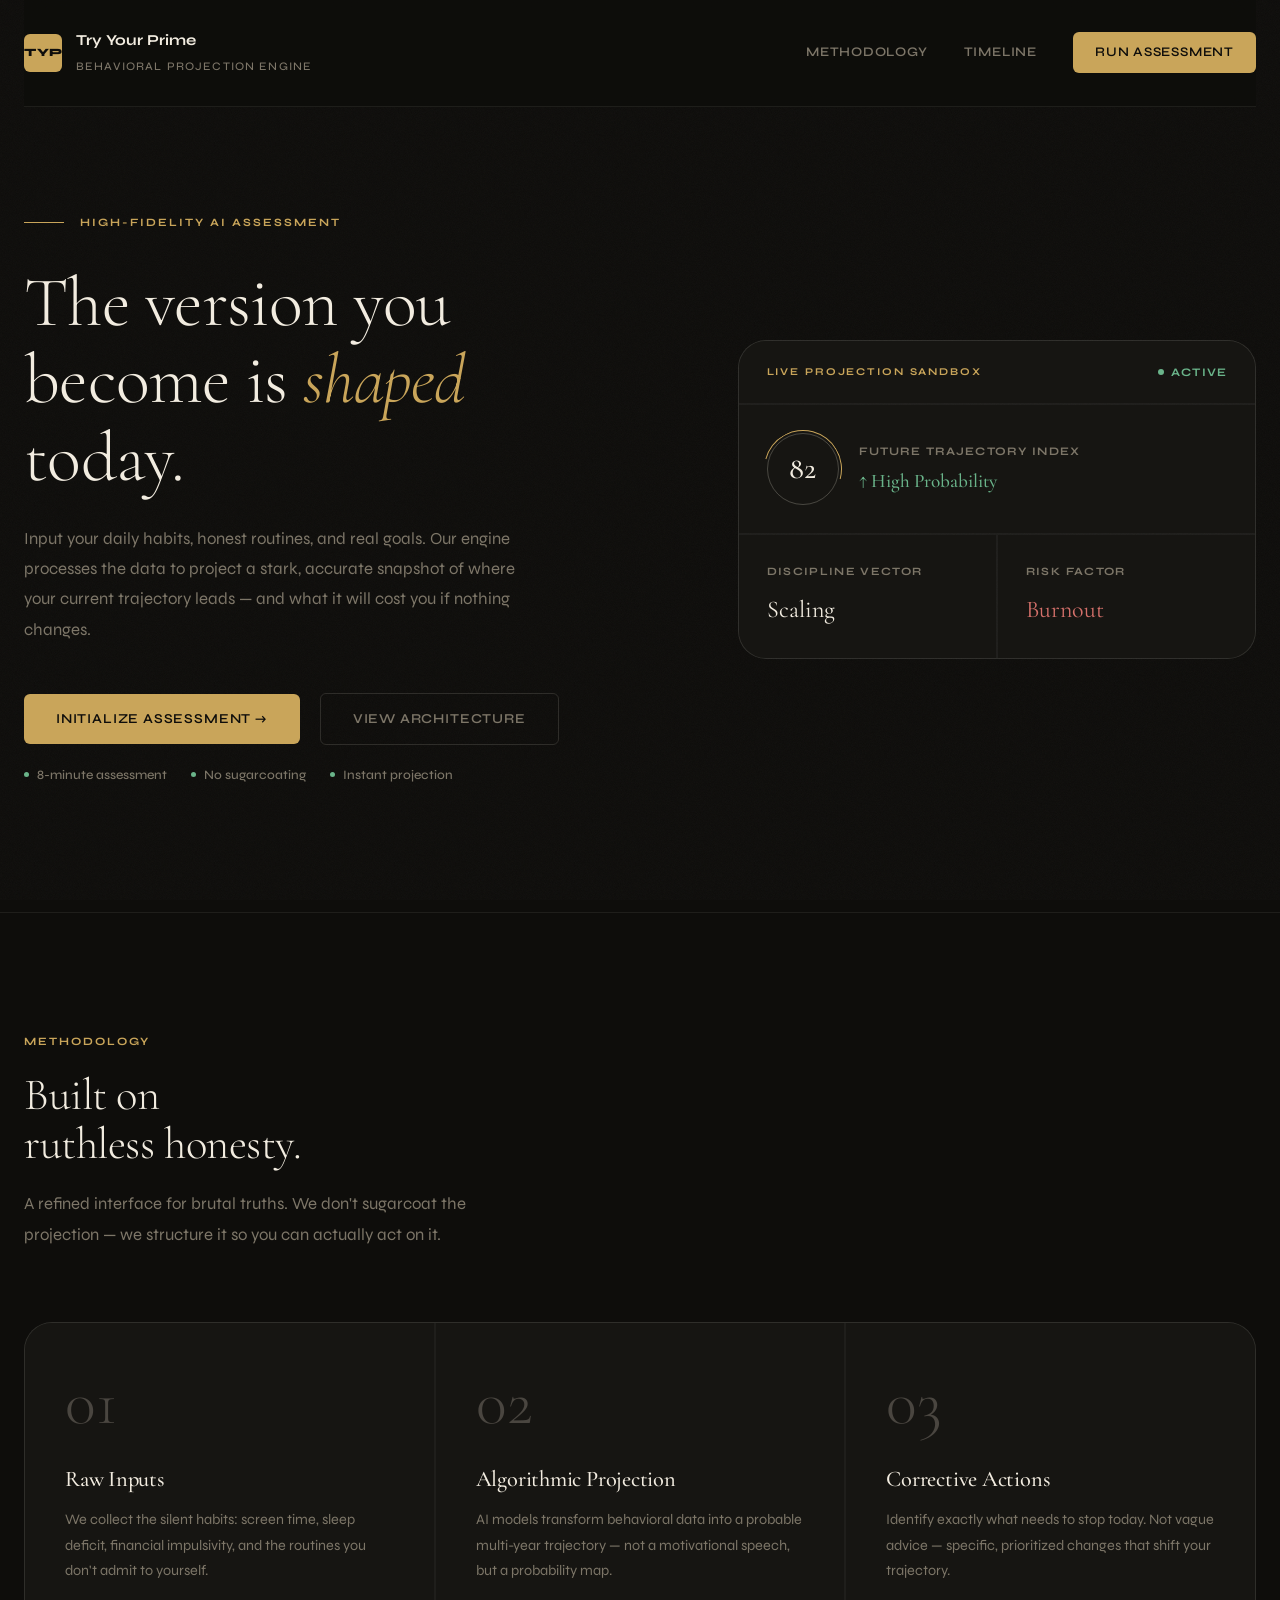
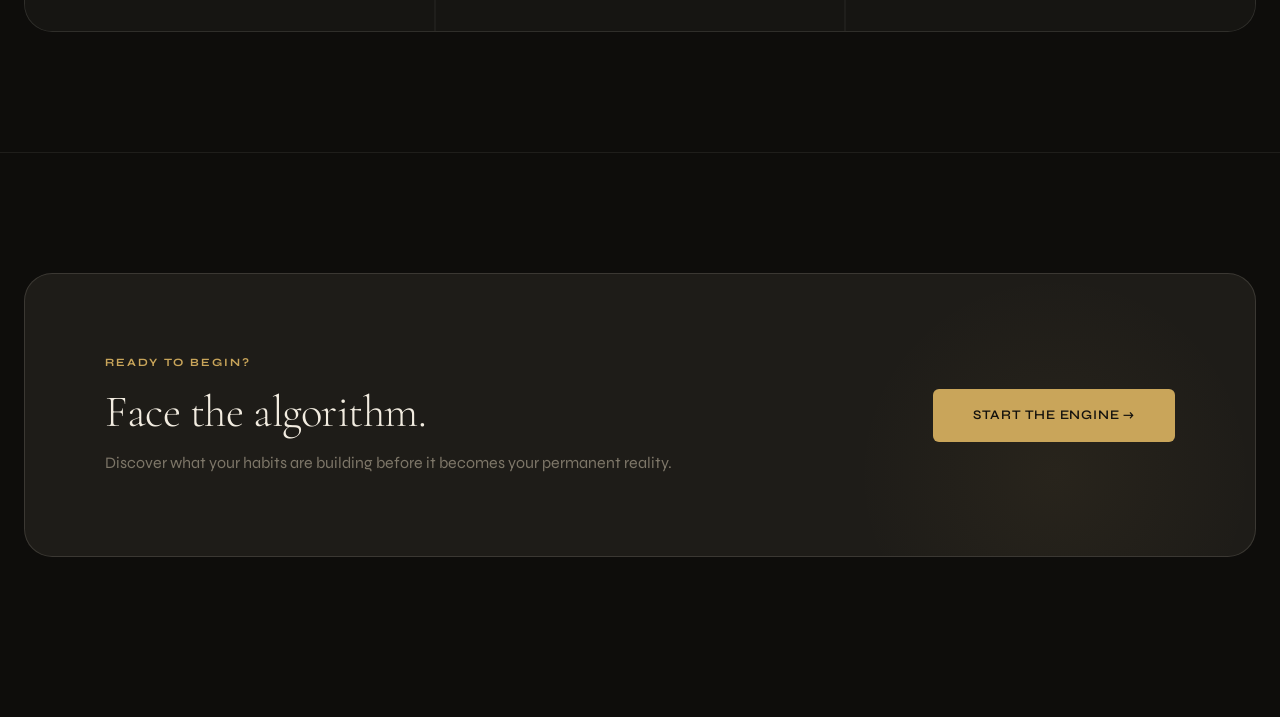
==== index.html @ cad56d8d "Initial commit: Ready for Deployement" ====
<!DOCTYPE html>
<html lang="en">
<head>
  <meta charset="UTF-8" />
  <meta name="viewport" content="width=device-width, initial-scale=1.0" />
  <title>Try Your Prime | Future Projection</title>
  <meta name="description" content="A structured future-self assessment. Behavioral projection engine that shows you where your current trajectory leads." />
  <link rel="preconnect" href="https://fonts.googleapis.com" />
  <link rel="preconnect" href="https://fonts.gstatic.com" crossorigin />
  <link href="https://fonts.googleapis.com/css2?family=Cormorant+Garamond:ital,wght@0,300;0,400;0,500;0,600;1,300;1,400&family=Syne:wght@400;500;600;700;800&display=swap" rel="stylesheet" />
  <link rel="stylesheet" href="styles.css" />
</head>
<body>

  <!-- ── Navigation ─────────────────────────────────── -->
  <header class="topbar container">
    <a class="brand" href="index.html">
      <div class="brand-mark">TYP</div>
      <div class="brand-copy">
        <strong>Try Your Prime</strong>
        <small>Behavioral Projection Engine</small>
      </div>
    </a>
    <nav class="topnav">
      <a href="#insights">Methodology</a>
      <a href="#timeline">Timeline</a>
      <a href="chat.html" class="nav-cta">Run Assessment</a>
    </nav>
  </header>

  <main>

    <!-- ── Hero ───────────────────────────────────────── -->
    <section class="hero container">
      <div class="hero-copy reveal">

        <div class="hero-eyebrow">
          <span class="hero-eyebrow-line"></span>
          <span class="eyebrow">High-Fidelity AI Assessment</span>
        </div>

        <h1>The version you<br>become is <em>shaped</em><br>today.</h1>

        <p class="hero-text">
          Input your daily habits, honest routines, and real goals. Our engine processes the data to project a stark, accurate snapshot of where your current trajectory leads — and what it will cost you if nothing changes.
        </p>

        <div class="hero-actions">
          <a class="btn btn-primary" href="chat.html">Initialize Assessment &rarr;</a>
          <a class="btn btn-ghost" href="#insights">View Architecture</a>
        </div>

        <div class="hero-sub">
          <div class="hero-sub-item">
            <span class="hero-sub-dot"></span>
            <span>8-minute assessment</span>
          </div>
          <div class="hero-sub-item">
            <span class="hero-sub-dot"></span>
            <span>No sugarcoating</span>
          </div>
          <div class="hero-sub-item">
            <span class="hero-sub-dot"></span>
            <span>Instant projection</span>
          </div>
        </div>

      </div>

      <!-- Live Projection Sandbox Panel -->
      <aside class="hero-panel reveal" style="animation-delay: 0.15s">
        <div class="bento-grid">

          <!-- Header cell -->
          <div class="bento-cell bento-span-2 bento-header" style="padding: 22px 28px;">
            <span class="eyebrow" style="font-size: 0.65rem;">Live Projection Sandbox</span>
            <span class="live-badge">
              <span class="live-dot"></span>
              Active
            </span>
          </div>

          <!-- Score -->
          <div class="bento-cell bento-span-2">
            <div class="score-ring-wrap">
              <div class="score-ring">
                <div class="score-ring-accent"></div>
                <span class="score-ring-num">82</span>
              </div>
              <div>
                <div class="score-label">Future Trajectory Index</div>
                <div class="score-trend">↑ High Probability</div>
              </div>
            </div>
          </div>

          <!-- Metrics -->
          <div class="bento-cell">
            <div class="bento-metric-label">Discipline Vector</div>
            <div class="bento-metric-val">Scaling</div>
          </div>
          <div class="bento-cell">
            <div class="bento-metric-label">Risk Factor</div>
            <div class="bento-metric-val danger">Burnout</div>
          </div>

        </div>
      </aside>
    </section>

    <hr class="section-rule" />

    <!-- ── Features Section ───────────────────────────── -->
    <section id="insights" class="container section">

      <div class="section-head reveal">
        <div class="eyebrow" style="margin-bottom: 20px;">Methodology</div>
        <h2>Built on<br>ruthless honesty.</h2>
        <p>
          A refined interface for brutal truths. We don't sugarcoat the projection — we structure it so you can actually act on it.
        </p>
      </div>

      <div class="feature-grid reveal">

        <article class="feature-card">
          <span class="feature-num">01</span>
          <h3>Raw Inputs</h3>
          <p>We collect the silent habits: screen time, sleep deficit, financial impulsivity, and the routines you don't admit to yourself.</p>
        </article>

        <article class="feature-card">
          <span class="feature-num">02</span>
          <h3>Algorithmic Projection</h3>
          <p>AI models transform behavioral data into a probable multi-year trajectory — not a motivational speech, but a probability map.</p>
        </article>

        <article class="feature-card">
          <span class="feature-num">03</span>
          <h3>Corrective Actions</h3>
          <p>Identify exactly what needs to stop today. Not vague advice — specific, prioritized changes that shift your trajectory.</p>
        </article>

      </div>

    </section>

    <hr class="section-rule" />

    <!-- ── CTA ────────────────────────────────────────── -->
    <section id="timeline" class="container section" style="padding-bottom: 160px;">
      <div class="cta-band reveal">
        <div class="cta-content">
          <div class="eyebrow" style="margin-bottom: 16px;">Ready to begin?</div>
          <h2>Face the algorithm.</h2>
          <p>Discover what your habits are building before it becomes your permanent reality.</p>
        </div>
        <a class="btn btn-primary" href="chat.html" style="font-size: 0.82rem; padding: 16px 40px; flex-shrink: 0;">
          Start the Engine &rarr;
        </a>
      </div>
    </section>

  </main>

  <script>
    // Scroll reveal
    const observer = new IntersectionObserver(
      (entries) => entries.forEach(e => { if (e.isIntersecting) e.target.classList.add('visible'); }),
      { threshold: 0.1 }
    );
    document.querySelectorAll('.reveal').forEach(el => observer.observe(el));

    // Hero loads immediately
    document.querySelectorAll('.hero .reveal').forEach(el => {
      setTimeout(() => el.classList.add('visible'), 80);
    });
  </script>

</body>
</html>
---- styles.css ----
/* =====================================================
   TRY YOUR PRIME — Design System
   Dark Luxury Editorial • Cormorant + Syne
   ===================================================== */

@import url('https://fonts.googleapis.com/css2?family=Cormorant+Garamond:ital,wght@0,300;0,400;0,500;0,600;1,300;1,400&family=Syne:wght@400;500;600;700;800&display=swap');

:root {
  --bg:          #0e0d0b;
  --surface:     #161512;
  --surface-2:   #1e1c18;
  --surface-3:   #252320;
  --border:      rgba(255, 248, 230, 0.07);
  --border-mid:  rgba(255, 248, 230, 0.13);
  --border-hi:   rgba(255, 248, 230, 0.22);

  --text:        #f2ece0;
  --text-muted:  #7d7668;
  --text-dim:    #4a4640;

  --accent:      #c9a55a;
  --accent-dim:  rgba(201, 165, 90, 0.10);
  --accent-glow: rgba(201, 165, 90, 0.20);

  --danger:      #d4706a;
  --danger-dim:  rgba(212, 112, 106, 0.10);
  --success:     #6ab48a;
  --success-dim: rgba(106, 180, 138, 0.10);
  --info:        #6b9fd4;

  --font-display: 'Cormorant Garamond', Georgia, serif;
  --font-ui:      'Syne', system-ui, sans-serif;

  --r-sm:  6px;
  --r-md:  12px;
  --r-lg:  18px;
  --r-xl:  28px;

  --shadow-sm:  0 1px 3px rgba(0,0,0,0.3);
  --shadow-md:  0 4px 16px rgba(0,0,0,0.4);
  --shadow-lg:  0 16px 48px rgba(0,0,0,0.5);

  --container: min(1240px, calc(100vw - 48px));
  --transition: 0.2s cubic-bezier(0.4, 0, 0.2, 1);
}

/* ── Reset & Base ───────────────────────────────────── */
*, *::before, *::after { box-sizing: border-box; margin: 0; padding: 0; }

html { scroll-behavior: smooth; }

body {
  font-family: var(--font-ui);
  font-size: 16px;
  line-height: 1.6;
  color: var(--text);
  background: var(--bg);
  min-height: 100vh;
  -webkit-font-smoothing: antialiased;
  -moz-osx-font-smoothing: grayscale;
}

/* Grain overlay */
body::before {
  content: '';
  position: fixed;
  inset: 0;
  z-index: 0;
  pointer-events: none;
  opacity: 0.035;
  background-image: url("data:image/svg+xml,%3Csvg viewBox='0 0 256 256' xmlns='http://www.w3.org/2000/svg'%3E%3Cfilter id='noise'%3E%3CfeTurbulence type='fractalNoise' baseFrequency='0.9' numOctaves='4' stitchTiles='stitch'/%3E%3C/filter%3E%3Crect width='100%25' height='100%25' filter='url(%23noise)' opacity='1'/%3E%3C/svg%3E");
  background-size: 180px;
}

.container {
  width: var(--container);
  margin: 0 auto;
  position: relative;
  z-index: 1;
}

img { display: block; max-width: 100%; }

/* ── Typography ─────────────────────────────────────── */
h1, h2, h3, h4, h5, h6 {
  font-family: var(--font-display);
  font-weight: 400;
  letter-spacing: -0.01em;
  line-height: 1.1;
  color: var(--text);
}

h1 { font-size: clamp(2.4rem, 5.5vw, 5.5rem); font-weight: 300; }
h2 { font-size: clamp(1.8rem, 3.5vw, 3.5rem); font-weight: 300; }
h3 { font-size: 1.5rem; font-weight: 500; }

p { line-height: 1.7; }

.eyebrow {
  font-family: var(--font-ui);
  font-size: 0.7rem;
  font-weight: 700;
  text-transform: uppercase;
  letter-spacing: 0.18em;
  color: var(--accent);
}

.muted { color: var(--text-muted); }

/* ── Links & Buttons ────────────────────────────────── */
a { text-decoration: none; color: inherit; }

.btn {
  display: inline-flex;
  align-items: center;
  justify-content: center;
  gap: 8px;
  padding: 14px 32px;
  border-radius: var(--r-sm);
  font-family: var(--font-ui);
  font-size: 0.85rem;
  font-weight: 600;
  letter-spacing: 0.06em;
  text-transform: uppercase;
  cursor: pointer;
  border: none;
  transition: all var(--transition);
  white-space: nowrap;
}

.btn-primary {
  background: var(--accent);
  color: var(--bg);
}
.btn-primary:hover {
  background: #d9b86a;
  transform: translateY(-1px);
  box-shadow: 0 8px 24px rgba(201, 165, 90, 0.3);
}
.btn-primary:active { transform: translateY(0); }

.btn-ghost {
  background: transparent;
  color: var(--text-muted);
  border: 1px solid var(--border-mid);
}
.btn-ghost:hover {
  border-color: var(--border-hi);
  color: var(--text);
}

.btn-outline {
  background: transparent;
  color: var(--accent);
  border: 1px solid rgba(201, 165, 90, 0.4);
}
.btn-outline:hover {
  background: var(--accent-dim);
  border-color: var(--accent);
}

/* ── Navigation ─────────────────────────────────────── */
.site-nav, .topbar {
  display: flex;
  justify-content: space-between;
  align-items: center;
  padding: 28px 0;
  border-bottom: 1px solid var(--border);
  position: sticky;
  top: 0;
  z-index: 100;
  background: rgba(14, 13, 11, 0.85);
  backdrop-filter: blur(20px);
  -webkit-backdrop-filter: blur(20px);
}

.logo, .brand {
  display: flex;
  align-items: center;
  gap: 14px;
  color: var(--text);
  font-family: var(--font-ui);
}

.logo-mark, .brand-mark {
  width: 38px;
  height: 38px;
  background: var(--accent);
  color: var(--bg);
  border-radius: var(--r-sm);
  display: grid;
  place-items: center;
  font-weight: 800;
  font-size: 0.7rem;
  letter-spacing: 0.05em;
}

.logo-text {
  font-size: 0.95rem;
  font-weight: 700;
  color: var(--text);
}

.brand-copy strong {
  display: block;
  font-size: 0.95rem;
  font-weight: 700;
}
.brand-copy small {
  font-size: 0.72rem;
  color: var(--text-muted);
  font-weight: 500;
  text-transform: uppercase;
  letter-spacing: 0.1em;
}

.nav-links, .topnav {
  display: flex;
  align-items: center;
  gap: 36px;
}

.nav-links a, .topnav a {
  font-size: 0.82rem;
  font-weight: 600;
  letter-spacing: 0.06em;
  text-transform: uppercase;
  color: var(--text-muted);
  transition: color var(--transition);
}
.nav-links a:hover, .topnav a:hover { color: var(--text); }

.nav-cta {
  padding: 10px 22px;
  background: var(--accent) !important;
  color: var(--bg) !important;
  border-radius: var(--r-sm);
}
.nav-cta:hover { background: #d9b86a !important; }

.back-link {
  display: flex;
  align-items: center;
  gap: 6px;
  font-size: 0.82rem;
  font-weight: 600;
  letter-spacing: 0.06em;
  text-transform: uppercase;
  color: var(--text-muted);
  transition: color var(--transition);
}
.back-link:hover { color: var(--text); }

/* ── Cards ──────────────────────────────────────────── */
.card {
  background: var(--surface);
  border: 1px solid var(--border);
  border-radius: var(--r-lg);
  transition: border-color var(--transition);
}
.card:hover { border-color: var(--border-mid); }

.data-card {
  background: var(--surface);
  border: 1px solid var(--border);
  border-radius: var(--r-lg);
  padding: 28px;
}

/* ── LANDING PAGE ───────────────────────────────────── */

/* Hero */
.hero {
  display: grid;
  grid-template-columns: 1.1fr 0.9fr;
  gap: 80px;
  align-items: center;
  padding: 100px 0 120px;
  min-height: calc(100vh - 95px);
}

.hero-copy { max-width: 640px; }

.hero-eyebrow {
  display: flex;
  align-items: center;
  gap: 16px;
  margin-bottom: 32px;
}

.hero-eyebrow-line {
  width: 40px;
  height: 1px;
  background: var(--accent);
}

.hero h1 {
  margin-bottom: 28px;
  position: relative;
}

.hero h1 em {
  font-style: italic;
  color: var(--accent);
}

.hero-text {
  font-size: 1.05rem;
  color: var(--text-muted);
  margin-bottom: 48px;
  max-width: 520px;
  line-height: 1.8;
}

.hero-actions {
  display: flex;
  align-items: center;
  gap: 20px;
  flex-wrap: wrap;
}

.hero-sub {
  margin-top: 20px;
  display: flex;
  align-items: center;
  gap: 24px;
}

.hero-sub-item {
  display: flex;
  align-items: center;
  gap: 8px;
  font-size: 0.8rem;
  color: var(--text-muted);
  font-weight: 500;
}

.hero-sub-dot {
  width: 5px;
  height: 5px;
  background: var(--success);
  border-radius: 50%;
}

/* Hero Panel / Bento */
.hero-panel {
  position: relative;
}

.bento-grid {
  display: grid;
  grid-template-columns: 1fr 1fr;
  gap: 2px;
  background: var(--border);
  border-radius: var(--r-xl);
  overflow: hidden;
  border: 1px solid var(--border);
}

.bento-cell {
  background: var(--surface);
  padding: 28px;
  transition: background var(--transition);
}

.bento-cell:hover { background: var(--surface-2); }

.bento-span-2 { grid-column: span 2; }

.bento-header {
  display: flex;
  align-items: center;
  justify-content: space-between;
  padding: 20px 28px;
  background: var(--surface);
  border-bottom: none;
}

.live-badge {
  display: flex;
  align-items: center;
  gap: 7px;
  font-size: 0.72rem;
  font-weight: 700;
  letter-spacing: 0.1em;
  text-transform: uppercase;
  color: var(--success);
}

.live-dot {
  width: 6px;
  height: 6px;
  background: var(--success);
  border-radius: 50%;
  animation: livepulse 2s infinite;
}

@keyframes livepulse {
  0%, 100% { opacity: 1; box-shadow: 0 0 0 0 rgba(106, 180, 138, 0.5); }
  50%       { opacity: 0.7; box-shadow: 0 0 0 4px rgba(106, 180, 138, 0); }
}

.score-ring-wrap {
  display: flex;
  align-items: center;
  gap: 20px;
}

.score-ring {
  width: 72px;
  height: 72px;
  border-radius: 50%;
  border: 1.5px solid var(--border-hi);
  display: grid;
  place-items: center;
  position: relative;
}

.score-ring-accent {
  position: absolute;
  inset: -4px;
  border-radius: 50%;
  border: 1.5px solid transparent;
  border-top-color: var(--accent);
  border-right-color: var(--accent);
  transform: rotate(-30deg);
}

.score-ring-num {
  font-family: var(--font-display);
  font-size: 1.9rem;
  font-weight: 500;
  color: var(--text);
  line-height: 1;
}

.score-label {
  font-size: 0.72rem;
  font-weight: 700;
  text-transform: uppercase;
  letter-spacing: 0.1em;
  color: var(--text-muted);
  margin-bottom: 6px;
}

.score-trend {
  font-family: var(--font-display);
  font-size: 1.2rem;
  font-weight: 500;
  color: var(--success);
}

.bento-metric-label {
  font-size: 0.7rem;
  font-weight: 700;
  text-transform: uppercase;
  letter-spacing: 0.12em;
  color: var(--text-muted);
  margin-bottom: 10px;
}

.bento-metric-val {
  font-family: var(--font-display);
  font-size: 1.5rem;
  font-weight: 400;
  color: var(--text);
}

.bento-metric-val.danger { color: var(--danger); }

/* Horizontal rule for sections */
.section-rule {
  border: none;
  border-top: 1px solid var(--border);
  margin: 0;
}

/* Features Section */
.section {
  padding: 120px 0;
}

.section-head {
  margin-bottom: 72px;
}

.section-head .eyebrow {
  margin-bottom: 20px;
}

.section-head h2 {
  margin-bottom: 20px;
}

.section-head p {
  font-size: 1.05rem;
  color: var(--text-muted);
  max-width: 520px;
  line-height: 1.8;
}

.feature-grid {
  display: grid;
  grid-template-columns: repeat(3, 1fr);
  gap: 2px;
  background: var(--border);
  border: 1px solid var(--border);
  border-radius: var(--r-xl);
  overflow: hidden;
}

.feature-card {
  background: var(--surface);
  padding: 48px 40px;
  transition: background var(--transition);
}

.feature-card:hover { background: var(--surface-2); }

.feature-num {
  font-family: var(--font-display);
  font-size: 4rem;
  font-weight: 300;
  color: var(--text-dim);
  line-height: 1;
  margin-bottom: 32px;
  display: block;
}

.feature-card h3 {
  font-size: 1.4rem;
  margin-bottom: 16px;
  color: var(--text);
}

.feature-card p {
  font-size: 0.9rem;
  color: var(--text-muted);
  line-height: 1.75;
}

/* CTA Band */
.cta-band {
  display: flex;
  justify-content: space-between;
  align-items: center;
  gap: 48px;
  padding: 80px;
  background: var(--surface-2);
  border: 1px solid var(--border-mid);
  border-radius: var(--r-xl);
  position: relative;
  overflow: hidden;
}

.cta-band::before {
  content: '';
  position: absolute;
  top: 0; right: 0;
  width: 400px; height: 400px;
  background: radial-gradient(circle, rgba(201,165,90,0.06) 0%, transparent 70%);
  pointer-events: none;
}

.cta-content .eyebrow { margin-bottom: 16px; }

.cta-content h2 {
  margin-bottom: 12px;
}

.cta-content p {
  color: var(--text-muted);
  font-size: 1rem;
}

/* ── CHAT / ASSESSMENT PAGE ─────────────────────────── */

.app-layout {
  display: grid;
  grid-template-columns: 1fr 360px;
  gap: 24px;
  align-items: start;
  padding: 40px 0 60px;
  min-height: calc(100vh - 95px);
}

/* Chat Interface */
.chat-interface {
  display: flex;
  flex-direction: column;
  height: calc(100dvh - 175px);
  min-height: 600px;
  background: var(--surface);
  border: 1px solid var(--border);
  border-radius: var(--r-xl);
  overflow: hidden;
}

.chat-header {
  display: flex;
  justify-content: space-between;
  align-items: center;
  padding: 28px 36px;
  border-bottom: 1px solid var(--border);
  background: var(--surface);
  flex-shrink: 0;
}

.chat-title {
  font-family: var(--font-display);
  font-size: 1.5rem;
  font-weight: 500;
  margin-bottom: 4px;
  color: var(--text);
}

.chat-subtitle {
  font-size: 0.82rem;
  color: var(--text-muted);
  letter-spacing: 0.01em;
}

.progress-pill {
  display: flex;
  align-items: center;
  gap: 8px;
  padding: 8px 18px;
  background: var(--surface-2);
  border: 1px solid var(--border);
  border-radius: 100px;
  font-size: 0.75rem;
  font-weight: 700;
  letter-spacing: 0.1em;
  text-transform: uppercase;
  color: var(--text-muted);
}

/* Chat Messages */
.chat-history {
  flex: 1;
  overflow-y: auto;
  padding: 36px;
  display: flex;
  flex-direction: column;
  gap: 24px;
  scroll-behavior: smooth;
}

.chat-history::-webkit-scrollbar { width: 4px; }
.chat-history::-webkit-scrollbar-track { background: transparent; }
.chat-history::-webkit-scrollbar-thumb { background: var(--border-mid); border-radius: 4px; }

.chat-message {
  display: flex;
  gap: 14px;
  animation: msgIn 0.3s cubic-bezier(0.4, 0, 0.2, 1);
}

@keyframes msgIn {
  from { opacity: 0; transform: translateY(10px); }
  to   { opacity: 1; transform: translateY(0); }
}

.chat-message.user {
  flex-direction: row-reverse;
}

.msg-avatar {
  width: 32px;
  height: 32px;
  border-radius: 50%;
  flex-shrink: 0;
  display: grid;
  place-items: center;
  font-size: 0.65rem;
  font-weight: 800;
  letter-spacing: 0.05em;
  text-transform: uppercase;
  margin-top: 2px;
}

.msg-avatar.ai-avatar {
  background: var(--accent-dim);
  border: 1px solid rgba(201, 165, 90, 0.25);
  color: var(--accent);
}

.msg-avatar.user-avatar {
  background: var(--surface-3);
  border: 1px solid var(--border-mid);
  color: var(--text-muted);
}

.chat-bubble {
  max-width: 78%;
  padding: 16px 22px;
  border-radius: 16px;
  font-size: 0.95rem;
  line-height: 1.6;
  word-wrap: break-word;
}

.chat-message.assistant .chat-bubble {
  background: var(--surface-2);
  border: 1px solid var(--border);
  color: var(--text);
  border-bottom-left-radius: 4px;
}

.chat-message.user .chat-bubble {
  background: var(--accent);
  color: var(--bg);
  border-bottom-right-radius: 4px;
  font-weight: 500;
}

/* Typing Indicator */
.typing-indicator {
  display: flex;
  align-items: center;
  gap: 5px;
  padding: 16px 22px;
  background: var(--surface-2);
  border: 1px solid var(--border);
  border-radius: 16px;
  border-bottom-left-radius: 4px;
  width: fit-content;
  margin-left: 46px;
  animation: msgIn 0.3s ease;
}

.typing-indicator[hidden] { display: none; }

.dot {
  width: 7px;
  height: 7px;
  background: var(--text-muted);
  border-radius: 50%;
  animation: typingBounce 1.4s infinite;
}
.dot:nth-child(2) { animation-delay: 0.2s; }
.dot:nth-child(3) { animation-delay: 0.4s; }

@keyframes typingBounce {
  0%, 60%, 100% { transform: translateY(0); opacity: 0.35; }
  30%            { transform: translateY(-5px); opacity: 1; }
}

/* Chat Controls */
.chat-controls {
  flex-shrink: 0;
  border-top: 1px solid var(--border);
  background: var(--surface);
}

.quick-reply-wrapper {
  display: flex;
  flex-wrap: wrap;
  gap: 8px;
  padding: 16px 28px 0;
  min-height: 0;
}

.quick-reply-wrapper:empty { display: none; }

.quick-reply {
  padding: 8px 18px;
  border-radius: 100px;
  font-size: 0.82rem;
  font-weight: 600;
  color: var(--text-muted);
  background: var(--surface-2);
  border: 1px solid var(--border);
  cursor: pointer;
  transition: all var(--transition);
  font-family: var(--font-ui);
}

.quick-reply:hover {
  border-color: var(--accent);
  color: var(--accent);
  background: var(--accent-dim);
}

.chat-input-area {
  display: flex;
  gap: 12px;
  padding: 20px 28px 24px;
}

#chatInput {
  flex: 1;
  padding: 14px 20px;
  border: 1px solid var(--border-mid);
  border-radius: 12px;
  font-family: var(--font-ui);
  font-size: 0.92rem;
  color: var(--text);
  background: var(--surface-2);
  outline: none;
  transition: border-color var(--transition);
}

#chatInput::placeholder { color: var(--text-dim); }

#chatInput:focus {
  border-color: rgba(201, 165, 90, 0.5);
  background: var(--surface-3);
}

.btn-primary-small {
  padding: 14px 26px;
  background: var(--accent);
  color: var(--bg);
  border: none;
  border-radius: 12px;
  font-family: var(--font-ui);
  font-size: 0.82rem;
  font-weight: 700;
  letter-spacing: 0.06em;
  text-transform: uppercase;
  cursor: pointer;
  transition: all var(--transition);
  white-space: nowrap;
}

.btn-primary-small:hover {
  background: #d9b86a;
  transform: translateY(-1px);
}

.btn-primary-small:active { transform: translateY(0); }

.btn-cancel {
  padding: 14px 26px;
  background: #e74c3c;
  color: white;
  border: none;
  border-radius: 12px;
  font-family: var(--font-ui);
  font-size: 0.82rem;
  font-weight: 700;
  letter-spacing: 0.06em;
  text-transform: uppercase;
  cursor: pointer;
  transition: all var(--transition);
  white-space: nowrap;
}

.btn-cancel:hover {
  background: #c0392b;
  transform: translateY(-1px);
}

.btn-cancel:active { transform: translateY(0); }

/* ── Analysis Panel ─────────────────────────────────── */
.analysis-panel {
  display: flex;
  flex-direction: column;
  gap: 16px;
  position: sticky;
  top: calc(95px + 40px);
}

.panel-header {
  display: flex;
  justify-content: space-between;
  align-items: center;
  margin-bottom: 4px;
}

.panel-header h3 {
  font-family: var(--font-display);
  font-size: 1.25rem;
  font-weight: 500;
  color: var(--text);
}

.status-indicator {
  display: flex;
  align-items: center;
  gap: 7px;
  font-size: 0.7rem;
  font-weight: 700;
  letter-spacing: 0.1em;
  text-transform: uppercase;
  color: var(--accent);
}

.status-indicator::before {
  content: '';
  display: block;
  width: 6px;
  height: 6px;
  border-radius: 50%;
  background: var(--accent);
  animation: livepulse 2s infinite;
}

.live-pulse { color: var(--success); }
.live-pulse::before { background: var(--success); }

.bento-stack {
  display: flex;
  flex-direction: column;
  gap: 12px;
}

.bento-main {
  position: relative;
  overflow: hidden;
}

.bento-main::before {
  content: '';
  position: absolute;
  top: 0; right: 0;
  width: 160px; height: 160px;
  background: radial-gradient(circle, var(--accent-glow) 0%, transparent 65%);
  pointer-events: none;
}

.data-label {
  display: block;
  font-size: 0.68rem;
  font-weight: 700;
  text-transform: uppercase;
  letter-spacing: 0.14em;
  color: var(--text-muted);
  margin-bottom: 10px;
}

.data-value {
  display: block;
  font-family: var(--font-display);
  font-size: 1.35rem;
  font-weight: 400;
  color: var(--text);
  line-height: 1.2;
  margin-bottom: 16px;
}

.text-red { color: var(--danger); }

.progress-bar-container {
  height: 3px;
  background: var(--border-mid);
  border-radius: 2px;
  overflow: hidden;
  margin-bottom: 10px;
}

.progress-bar-fill {
  height: 100%;
  background: var(--accent);
  border-radius: 2px;
  transition: width 0.6s cubic-bezier(0.4, 0, 0.2, 1);
}

.mt-3 { margin-top: 12px; }

.data-metric {
  font-size: 0.75rem;
  color: var(--text-muted);
  font-weight: 500;
}

.data-detail {
  font-size: 0.82rem;
  color: var(--text-muted);
  line-height: 1.65;
  margin-top: 8px;
}

.bento-sub {
  background: var(--surface);
  border: 1px solid var(--border);
  border-radius: var(--r-lg);
  padding: 22px 24px;
}

.bento-sub.warning {
  border-color: rgba(212, 112, 106, 0.2);
  background: rgba(212, 112, 106, 0.05);
}

.bento-sub.warning .data-label { color: var(--danger); opacity: 0.8; }

.bento-sub.highlight {
  border-color: rgba(107, 159, 212, 0.2);
  background: rgba(107, 159, 212, 0.04);
}

.bento-sub.highlight .data-label { color: var(--info); opacity: 0.8; }

/* ── Scroll Reveal Animation ────────────────────────── */
.reveal {
  opacity: 0;
  transform: translateY(30px);
  transition: opacity 0.7s ease, transform 0.7s ease;
}
.reveal.visible {
  opacity: 1;
  transform: translateY(0);
}

/* ── Scrollbar Global ───────────────────────────────── */
::-webkit-scrollbar { width: 6px; height: 6px; }
::-webkit-scrollbar-track { background: transparent; }
::-webkit-scrollbar-thumb { background: var(--border-mid); border-radius: 4px; }
::-webkit-scrollbar-thumb:hover { background: var(--border-hi); }

/* ── Responsive ─────────────────────────────────────── */

/* Tablet landscape / small laptop */
@media (max-width: 1100px) {
  .app-layout {
    grid-template-columns: 1fr;
    padding: 28px 0 48px;
    min-height: unset;
  }
  .analysis-panel {
    position: static;
  }
  /* 3-col metrics row on tablet */
  .bento-stack {
    display: grid;
    grid-template-columns: repeat(3, 1fr);
    gap: 12px;
  }
  .chat-interface {
    height: 620px;
  }
}

/* Tablet portrait */
@media (max-width: 900px) {
  .hero {
    grid-template-columns: 1fr;
    padding: 64px 0 72px;
    gap: 40px;
    min-height: auto;
  }
  .section {
    padding: 80px 0;
  }
  .section-head {
    margin-bottom: 48px;
  }
  .feature-grid {
    grid-template-columns: 1fr;
  }
  .feature-card {
    padding: 36px 32px;
  }
  .cta-band {
    flex-direction: column;
    padding: 56px 40px;
    text-align: center;
  }
}

/* Large phone / small tablet — most critical breakpoint */
@media (max-width: 640px) {
  :root {
    --container: calc(100vw - 28px);
    --r-xl: 18px;
  }

  /* Tighter base type */
  h1 { font-size: clamp(2.1rem, 9vw, 3rem); }
  h2 { font-size: clamp(1.7rem, 7vw, 2.4rem); }
  h3 { font-size: 1.25rem; }

  /* Nav — hide text links, keep logo + CTA button only */
  .topbar, .site-nav {
    padding: 16px 0;
  }
  .topnav a:not(.nav-cta),
  .nav-links a:not(.back-link) {
    display: none;
  }
  .topnav, .nav-links { gap: 12px; }
  .back-link { font-size: 0.78rem; }

  /* Hero */
  .hero {
    padding: 44px 0 52px;
    gap: 36px;
  }
  .hero-text {
    font-size: 0.95rem;
    margin-bottom: 32px;
  }
  .hero-actions {
    flex-direction: column;
    align-items: stretch;
    gap: 12px;
  }
  .hero-actions .btn {
    width: 100%;
    justify-content: center;
    padding: 15px 24px;
  }
  /* Simplify bento panel on mobile — hide bulky ring, keep key stats */
  .hero-panel .bento-cell:has(.score-ring-wrap) {
    padding: 20px;
  }
  .score-ring-wrap { gap: 16px; }
  .score-ring { width: 56px; height: 56px; }
  .score-ring-num { font-size: 1.5rem; }
  .hero-sub { display: none; }

  /* Sections */
  .section { padding: 60px 0; }
  .section-head { margin-bottom: 32px; }
  .section-head p { font-size: 0.95rem; }

  /* Feature cards */
  .feature-card { padding: 28px 24px; }
  .feature-num { font-size: 3rem; margin-bottom: 20px; }

  /* CTA */
  .cta-band {
    padding: 36px 24px;
    gap: 24px;
    border-radius: var(--r-lg);
  }
  .cta-content h2 { font-size: 1.9rem; }

  /* Chat layout */
  .app-layout {
    padding: 16px 0 32px;
  }
  /* Stack analysis panel below chat on phone */
  .bento-stack {
    grid-template-columns: 1fr;
  }
  .chat-interface {
    /* Fill the available viewport height minus nav */
    height: calc(100dvh - 150px);
    min-height: 460px;
    border-radius: var(--r-lg);
  }
  .chat-header {
    padding: 16px 20px;
    gap: 12px;
  }
  .chat-title { font-size: 1.2rem; }
  .chat-subtitle { font-size: 0.76rem; }
  .progress-pill {
    padding: 6px 12px;
    font-size: 0.7rem;
    flex-shrink: 0;
  }
  .chat-history {
    padding: 18px 16px;
    gap: 14px;
  }
  .chat-message { gap: 10px; }
  .chat-bubble {
    max-width: 88%;
    padding: 12px 16px;
    font-size: 0.9rem;
  }
  .msg-avatar {
    width: 28px;
    height: 28px;
    font-size: 0.58rem;
  }
  .typing-indicator {
    margin-left: 38px;
    padding: 12px 16px;
  }
  .quick-reply-wrapper {
    padding: 10px 16px 0;
    gap: 6px;
  }
  .quick-reply {
    font-size: 0.78rem;
    padding: 7px 14px;
  }
  .chat-input-area {
    padding: 10px 16px 16px;
    flex-direction: row;
    gap: 8px;
  }
  #chatInput {
    padding: 12px 14px;
    font-size: 0.88rem;
  }
  .btn-primary-small {
    padding: 12px 18px;
    font-size: 0.78rem;
    white-space: nowrap;
    flex-shrink: 0;
  }

  /* Sidebar metrics */
  .analysis-panel { gap: 10px; }
  .panel-header h3 { font-size: 1.1rem; }
  .data-card { padding: 18px 20px; }
  .bento-sub { padding: 16px 18px; }
  .data-value { font-size: 1.1rem; }
}

/* Small phones (375px and under) */
@media (max-width: 400px) {
  :root { --container: calc(100vw - 20px); }

  .brand-copy small { display: none; }
  .hero { padding: 32px 0 44px; }

  .chat-interface {
    height: calc(100dvh - 130px);
    min-height: 420px;
  }
  /* Input row stays horizontal on tiny phones */
  .chat-input-area { flex-direction: row; }

  .cta-band { padding: 28px 20px; }
}
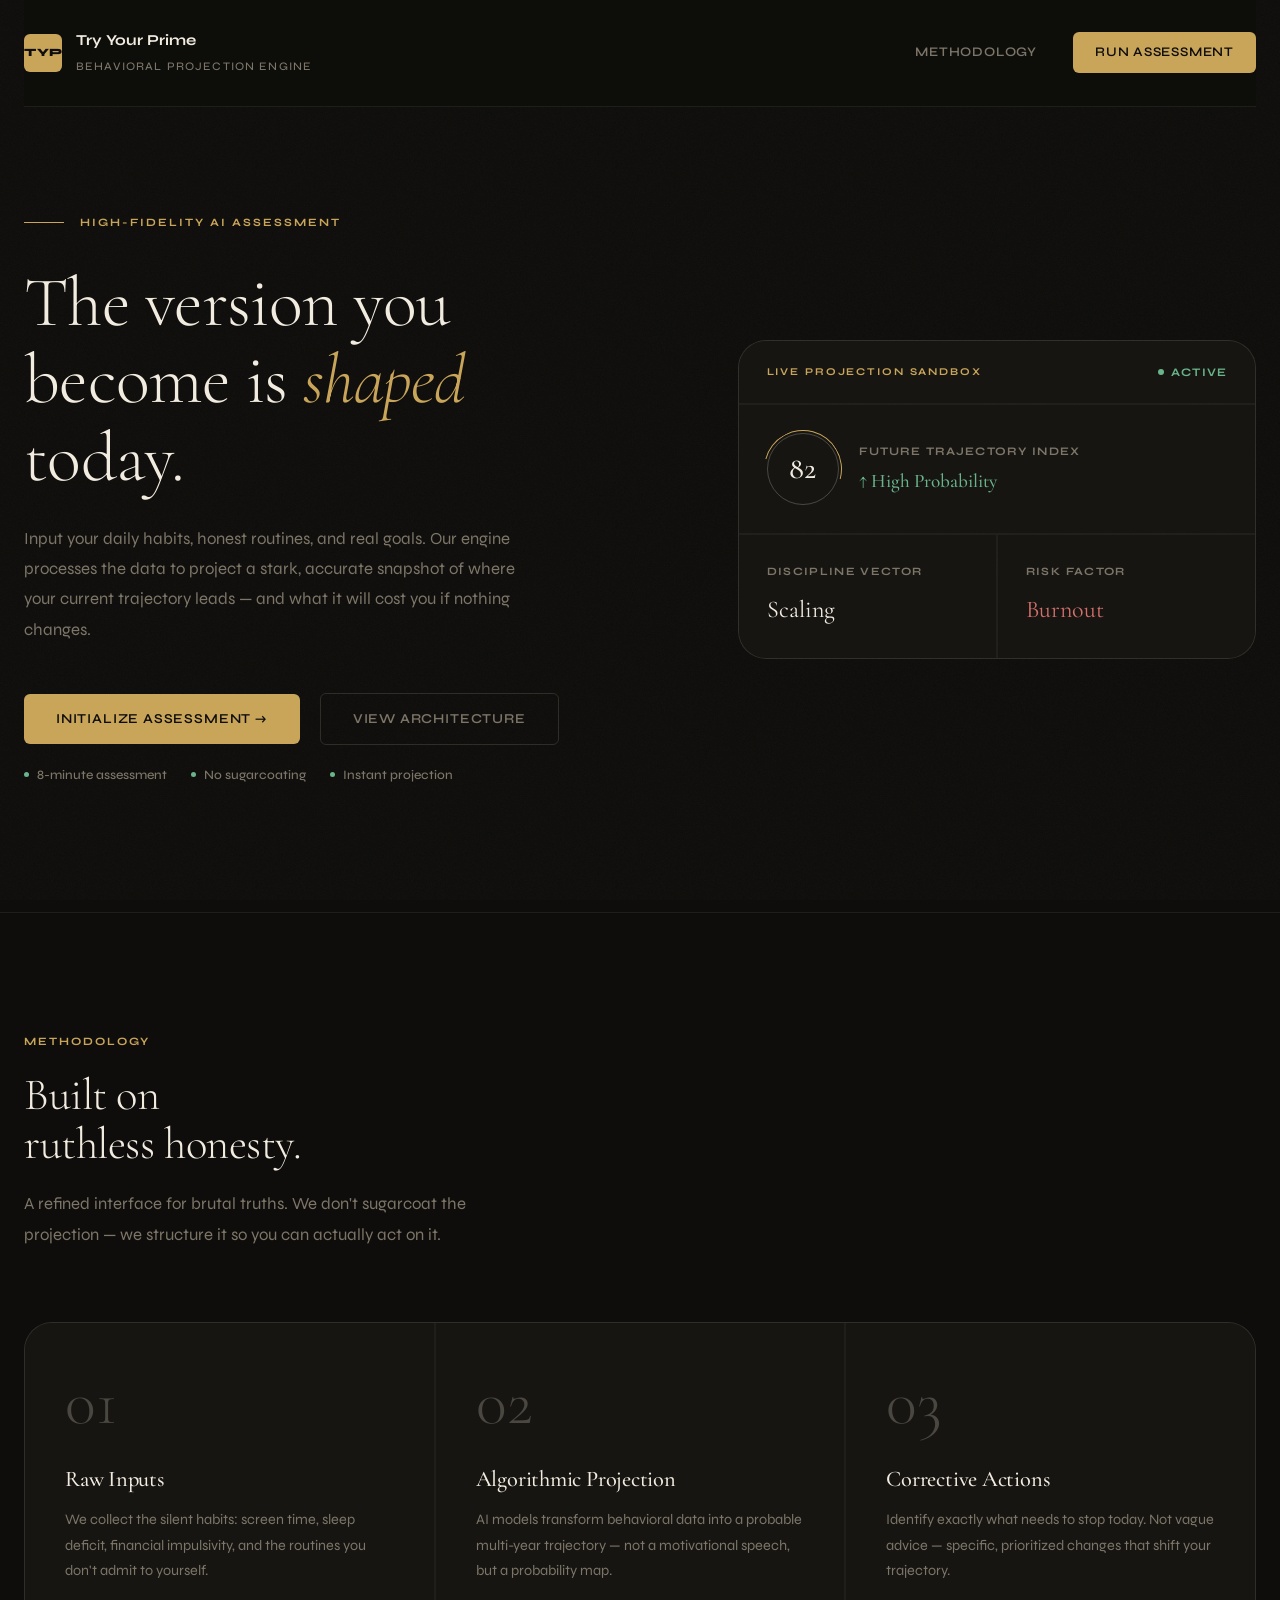
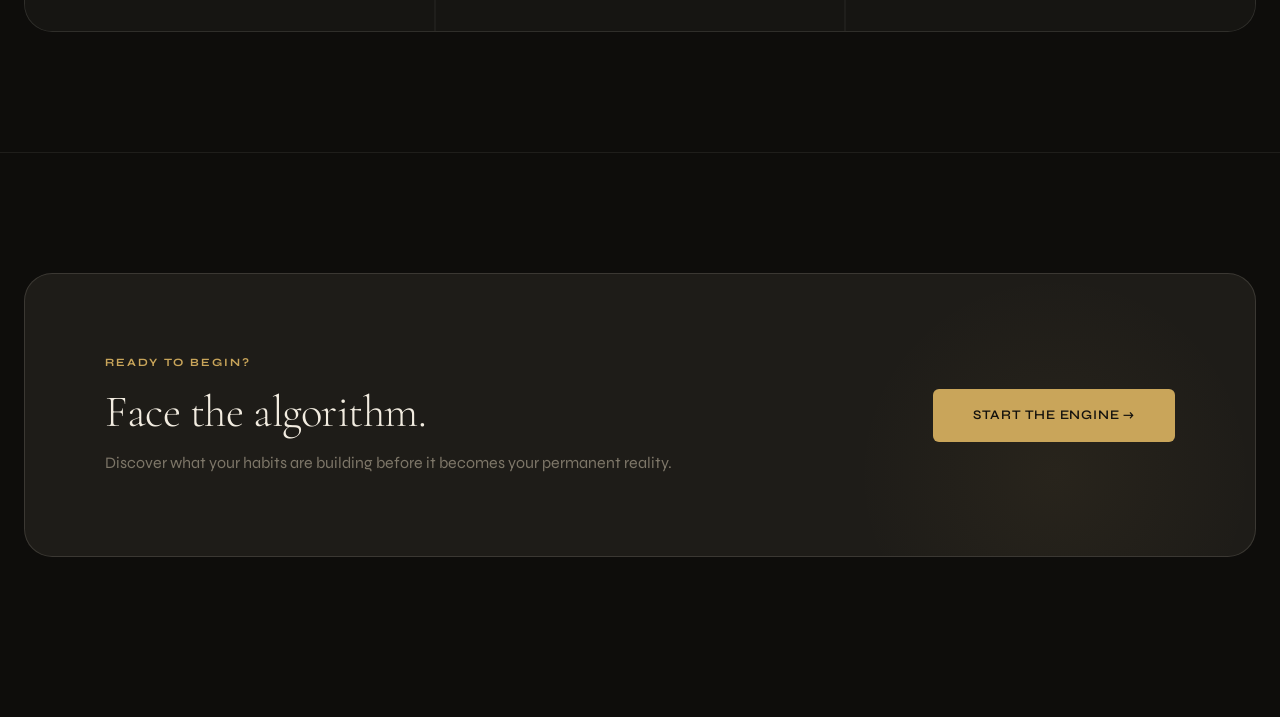
==== commit 128167f3: "Added vercel config and fixed progress label" ====
--- a/index.html
+++ b/index.html
@@ -23,7 +23,6 @@
     </a>
     <nav class="topnav">
       <a href="#insights">Methodology</a>
-      <a href="#timeline">Timeline</a>
       <a href="chat.html" class="nav-cta">Run Assessment</a>
     </nav>
   </header>
